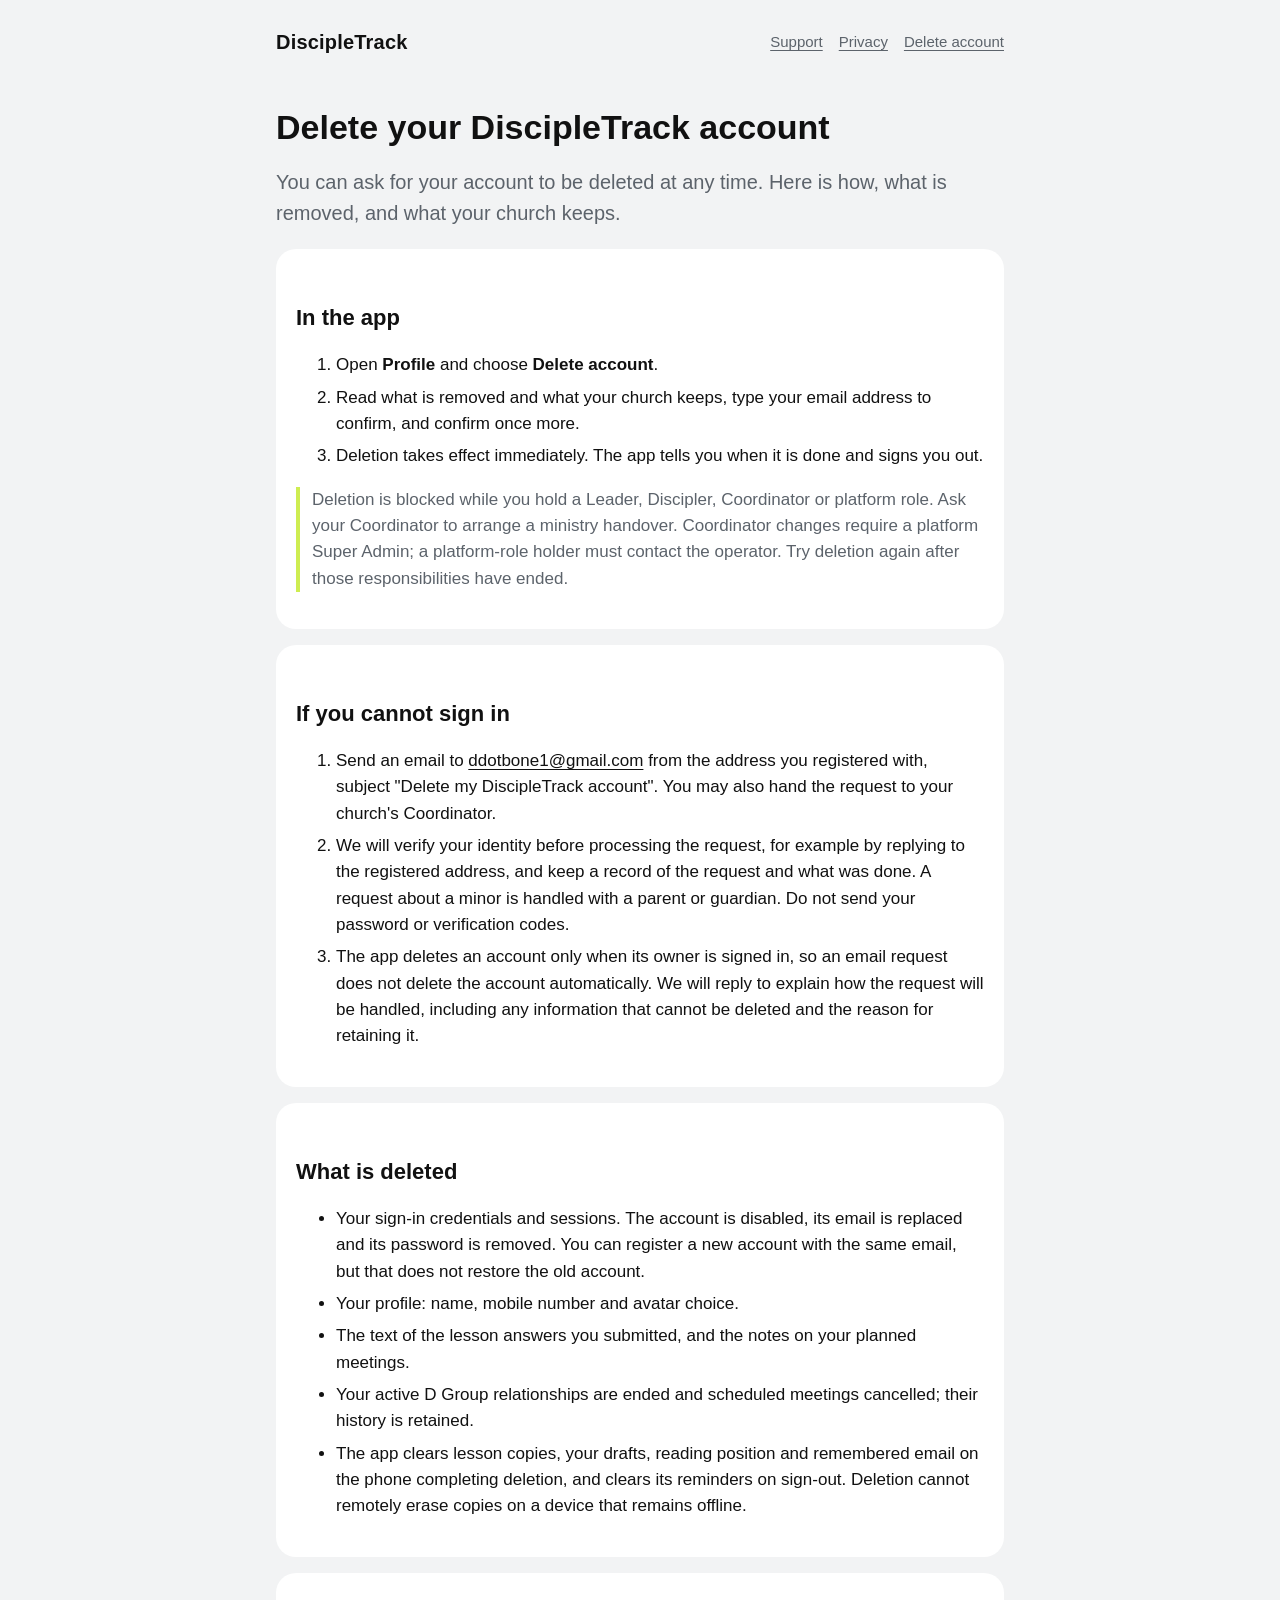
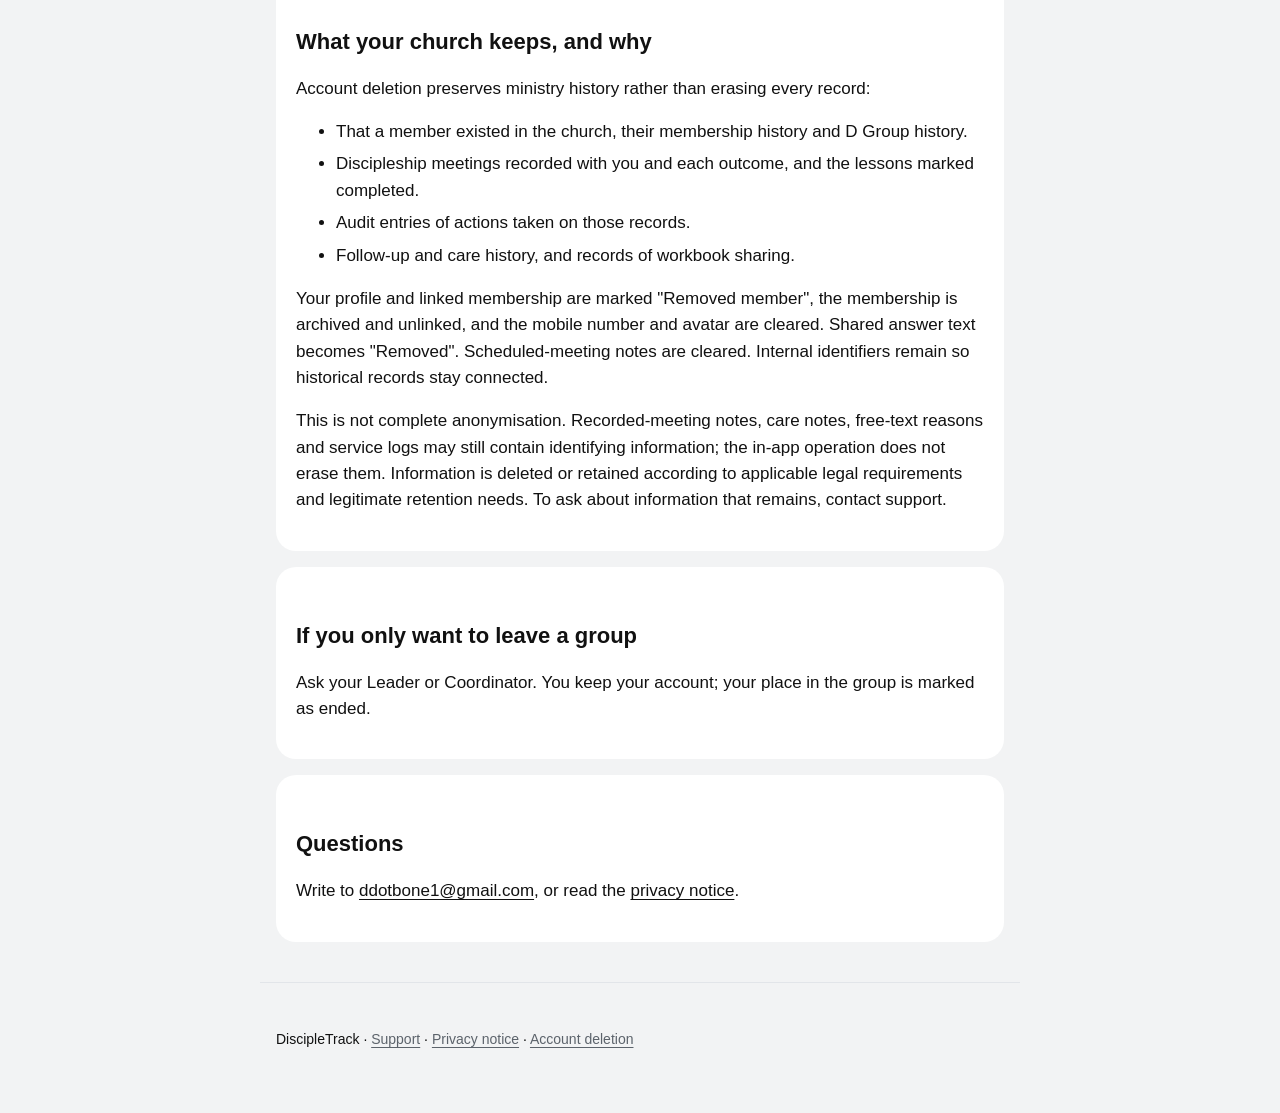
==== site/delete-account.html @ eb47d0da "Initial public website for discipletrack.site" ====
<!doctype html>
<html lang="en">
<head>
<meta charset="utf-8">
<meta name="viewport" content="width=device-width, initial-scale=1">
<title>Delete your account · DiscipleTrack</title>
<link rel="stylesheet" href="style.css">
</head>
<body>
<a class="skip-link" href="#main">Skip to content</a>
<header>
  <a class="brand" href="index.html">DiscipleTrack</a>
  <nav aria-label="Main navigation"><a href="support.html">Support</a><a href="privacy.html">Privacy</a><a href="delete-account.html" aria-current="page">Delete account</a></nav>
</header>
<main id="main" tabindex="-1">
  <h1>Delete your DiscipleTrack account</h1>
  <p class="lead">You can ask for your account to be deleted at any time. Here is how, what is removed, and what your church keeps.</p>

  <div class="card">
    <h2>In the app</h2>
    <ol>
      <li>Open <strong>Profile</strong> and choose <strong>Delete account</strong>.</li>
      <li>Read what is removed and what your church keeps, type your email address to confirm, and confirm once more.</li>
      <li>Deletion takes effect immediately. The app tells you when it is done and signs you out.</li>
    </ol>
    <p class="note">Deletion is blocked while you hold a Leader, Discipler, Coordinator or platform role. Ask your Coordinator to arrange a ministry handover. Coordinator changes require a platform Super Admin; a platform-role holder must contact the operator. Try deletion again after those responsibilities have ended.</p>
  </div>

  <div class="card">
    <h2>If you cannot sign in</h2>
    <ol>
      <li>Send an email to <a href="mailto:ddotbone1@gmail.com">ddotbone1@gmail.com</a> from the address you registered with, subject "Delete my DiscipleTrack account". You may also hand the request to your church's Coordinator.</li>
      <li>We will verify your identity before processing the request, for example by replying to the registered address, and keep a record of the request and what was done. A request about a minor is handled with a parent or guardian. Do not send your password or verification codes.</li>
      <li>The app deletes an account only when its owner is signed in, so an email request does not delete the account automatically. We will reply to explain how the request will be handled, including any information that cannot be deleted and the reason for retaining it.</li>
    </ol>
  </div>

  <div class="card">
    <h2>What is deleted</h2>
    <ul>
      <li>Your sign-in credentials and sessions. The account is disabled, its email is replaced and its password is removed. You can register a new account with the same email, but that does not restore the old account.</li>
      <li>Your profile: name, mobile number and avatar choice.</li>
      <li>The text of the lesson answers you submitted, and the notes on your planned meetings.</li>
      <li>Your active D Group relationships are ended and scheduled meetings cancelled; their history is retained.</li>
      <li>The app clears lesson copies, your drafts, reading position and remembered email on the phone completing deletion, and clears its reminders on sign-out. Deletion cannot remotely erase copies on a device that remains offline.</li>
    </ul>
  </div>

  <div class="card">
    <h2>What your church keeps, and why</h2>
    <p>Account deletion preserves ministry history rather than erasing every record:</p>
    <ul>
      <li>That a member existed in the church, their membership history and D Group history.</li>
      <li>Discipleship meetings recorded with you and each outcome, and the lessons marked completed.</li>
      <li>Audit entries of actions taken on those records.</li>
      <li>Follow-up and care history, and records of workbook sharing.</li>
    </ul>
    <p>Your profile and linked membership are marked "Removed member", the membership is archived and unlinked, and the mobile number and avatar are cleared. Shared answer text becomes "Removed". Scheduled-meeting notes are cleared. Internal identifiers remain so historical records stay connected.</p>
    <p>This is not complete anonymisation. Recorded-meeting notes, care notes, free-text reasons and service logs may still contain identifying information; the in-app operation does not erase them. Information is deleted or retained according to applicable legal requirements and legitimate retention needs. To ask about information that remains, contact support.</p>
  </div>

  <div class="card">
    <h2>If you only want to leave a group</h2>
    <p>Ask your Leader or Coordinator. You keep your account; your place in the group is marked as ended.</p>
  </div>

  <div class="card">
    <h2>Questions</h2>
    <p>Write to <a href="mailto:ddotbone1@gmail.com">ddotbone1@gmail.com</a>, or read the <a href="privacy.html">privacy notice</a>.</p>
  </div>
</main>
<footer>
  <p>DiscipleTrack · <a href="support.html">Support</a> · <a href="privacy.html">Privacy notice</a> · <a href="delete-account.html">Account deletion</a></p>
</footer>
</body>
</html>
---- site/style.css ----
:root {
  --bg: #f2f3f4;
  --surface: #ffffff;
  --ink: #111111;
  --muted: #5c636b;
  --line: #e2e5e9;
  --brand: #ceed51;
  --brand-ink: #1f2a00;
}
@media (prefers-color-scheme: dark) {
  :root {
    --bg: #121416;
    --surface: #1b1e21;
    --ink: #f2f3f4;
    --muted: #aab1b9;
    --line: #2b3035;
    --brand: #ceed51;
    --brand-ink: #1f2a00;
  }
}
* { box-sizing: border-box; }
html { -webkit-text-size-adjust: 100%; }
body {
  margin: 0;
  background: var(--bg);
  color: var(--ink);
  font: 17px/1.55 -apple-system, "Segoe UI", Roboto, Helvetica, Arial, sans-serif;
}
header, main, footer { max-width: 760px; margin: 0 auto; padding: 0 16px; }
header { display: flex; flex-wrap: wrap; gap: 12px 24px; align-items: center; justify-content: space-between; padding-top: 20px; padding-bottom: 20px; }
header a.brand { font-weight: 800; letter-spacing: 0.2px; color: var(--ink); text-decoration: none; font-size: 20px; }
nav { display: flex; flex-wrap: wrap; gap: 4px 16px; }
nav a { display: inline-flex; align-items: center; min-height: 44px; color: var(--muted); text-decoration: underline; text-underline-offset: 3px; font-size: 15px; }
nav a:hover { color: var(--ink); }
h1 { font-size: 34px; line-height: 1.15; margin: 24px 0 12px; }
h2 { font-size: 22px; margin: 32px 0 8px; }
h3 { font-size: 18px; margin: 24px 0 6px; }
p, li { color: var(--ink); }
.lead { font-size: 20px; color: var(--muted); }
.card { background: var(--surface); border-radius: 20px; padding: 20px; margin: 16px 0; }
.pill { display: inline-block; background: var(--brand); color: var(--brand-ink); border-radius: 999px; padding: 6px 14px; font-weight: 700; font-size: 14px; }
.muted { color: var(--muted); }
.note { border-left: 4px solid var(--brand); padding-left: 12px; color: var(--muted); }
code { background: var(--line); padding: 1px 6px; border-radius: 6px; font-size: 15px; }
footer { padding: 32px 16px 48px; color: var(--muted); font-size: 14px; border-top: 1px solid var(--line); margin-top: 40px; }
footer a { color: var(--muted); }
table { border-collapse: collapse; width: 100%; table-layout: fixed; margin: 12px 0; }
th, td { text-align: left; padding: 8px 6px; border-bottom: 1px solid var(--line); vertical-align: top; font-size: 15px; }
ol li, ul li { margin: 6px 0; }
a { color: var(--ink); text-underline-offset: 3px; }
a:focus-visible { outline: 3px solid var(--ink); outline-offset: 4px; border-radius: 2px; }
body { overflow-wrap: anywhere; }
caption { text-align: left; font-weight: 700; padding-bottom: 8px; }
th:first-child { width: 34%; }
.skip-link { position: absolute; top: 8px; left: 16px; padding: 12px; background: var(--surface); transform: translateY(-200%); }
.skip-link:focus { transform: translateY(0); }
@media (max-width: 480px) {
  h1 { font-size: 30px; }
  .card { padding: 16px; }
  ul, ol { padding-left: 24px; }
}
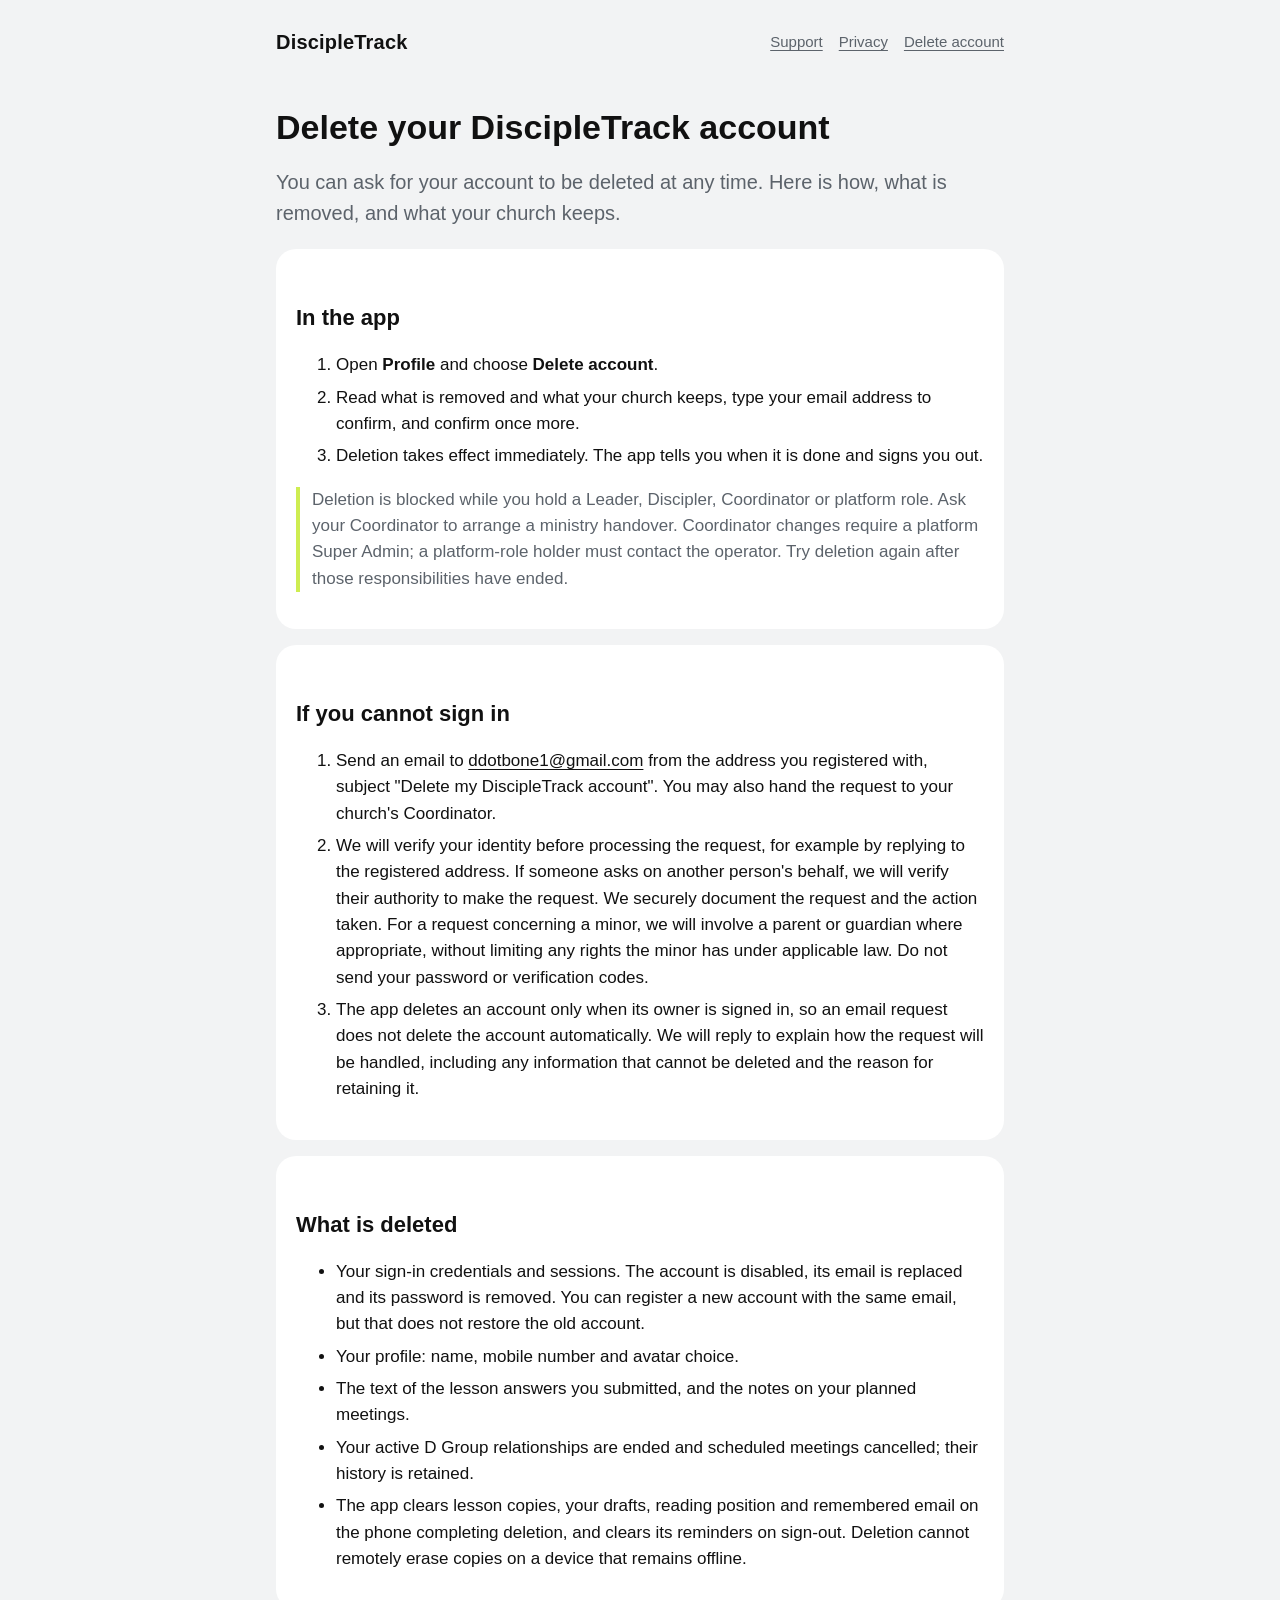
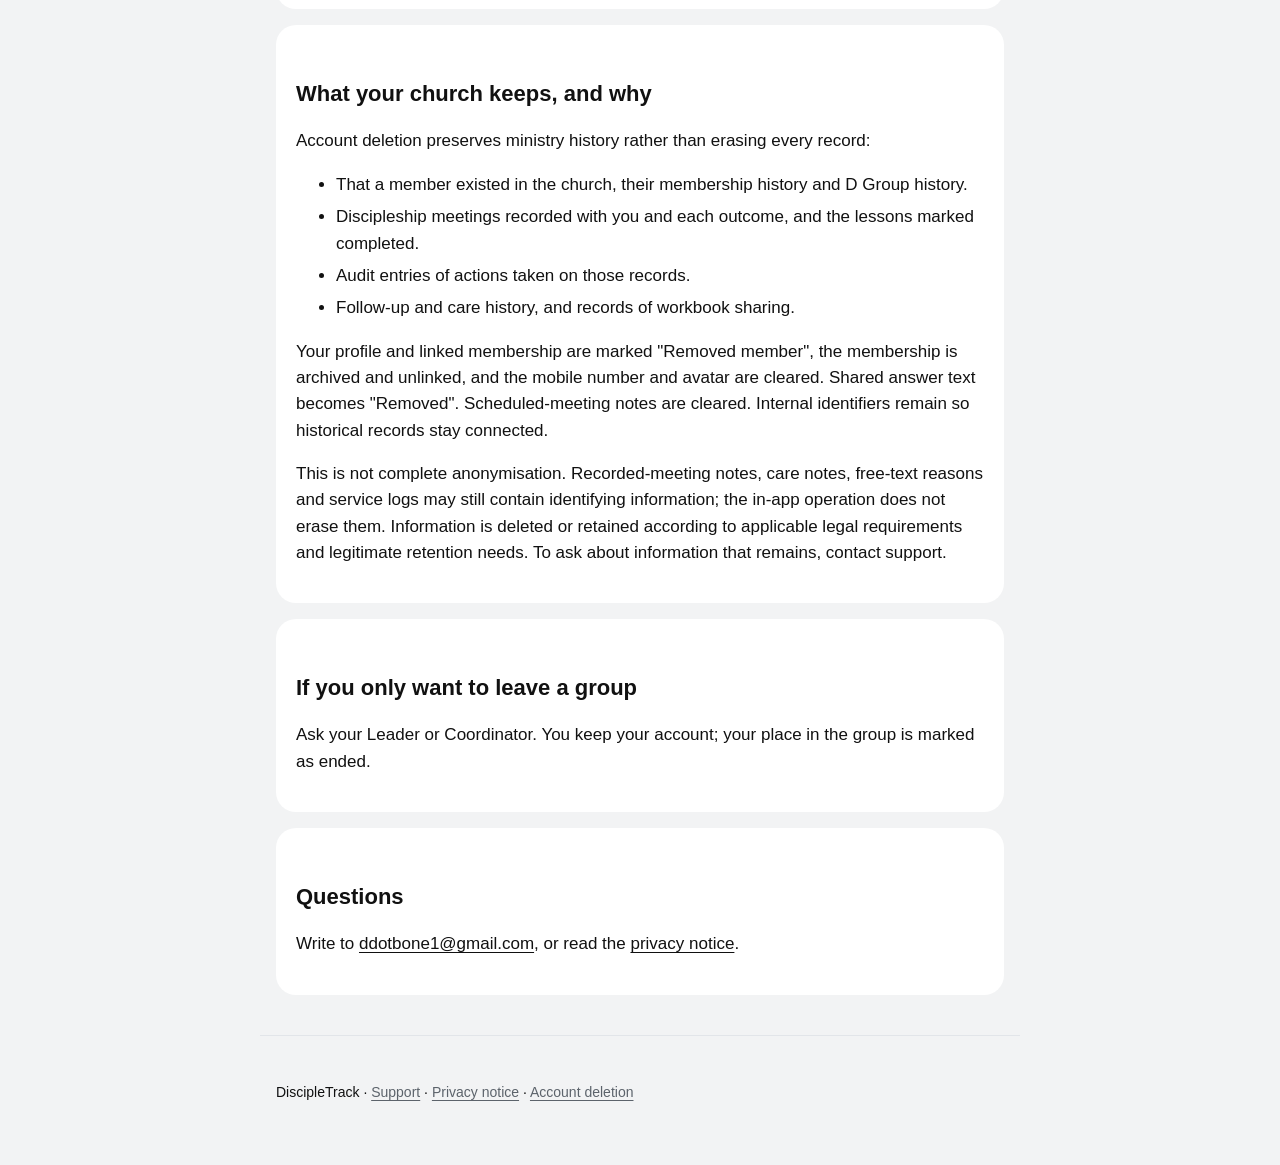
==== commit 82bf62d1: "Privacy requests documented securely; requester authority and minors' rights; remove README" ====
--- a/site/delete-account.html
+++ b/site/delete-account.html
@@ -30,7 +30,7 @@
     <h2>If you cannot sign in</h2>
     <ol>
       <li>Send an email to <a href="mailto:ddotbone1@gmail.com">ddotbone1@gmail.com</a> from the address you registered with, subject "Delete my DiscipleTrack account". You may also hand the request to your church's Coordinator.</li>
-      <li>We will verify your identity before processing the request, for example by replying to the registered address, and keep a record of the request and what was done. A request about a minor is handled with a parent or guardian. Do not send your password or verification codes.</li>
+      <li>We will verify your identity before processing the request, for example by replying to the registered address. If someone asks on another person's behalf, we will verify their authority to make the request. We securely document the request and the action taken. For a request concerning a minor, we will involve a parent or guardian where appropriate, without limiting any rights the minor has under applicable law. Do not send your password or verification codes.</li>
       <li>The app deletes an account only when its owner is signed in, so an email request does not delete the account automatically. We will reply to explain how the request will be handled, including any information that cannot be deleted and the reason for retaining it.</li>
     </ol>
   </div>
